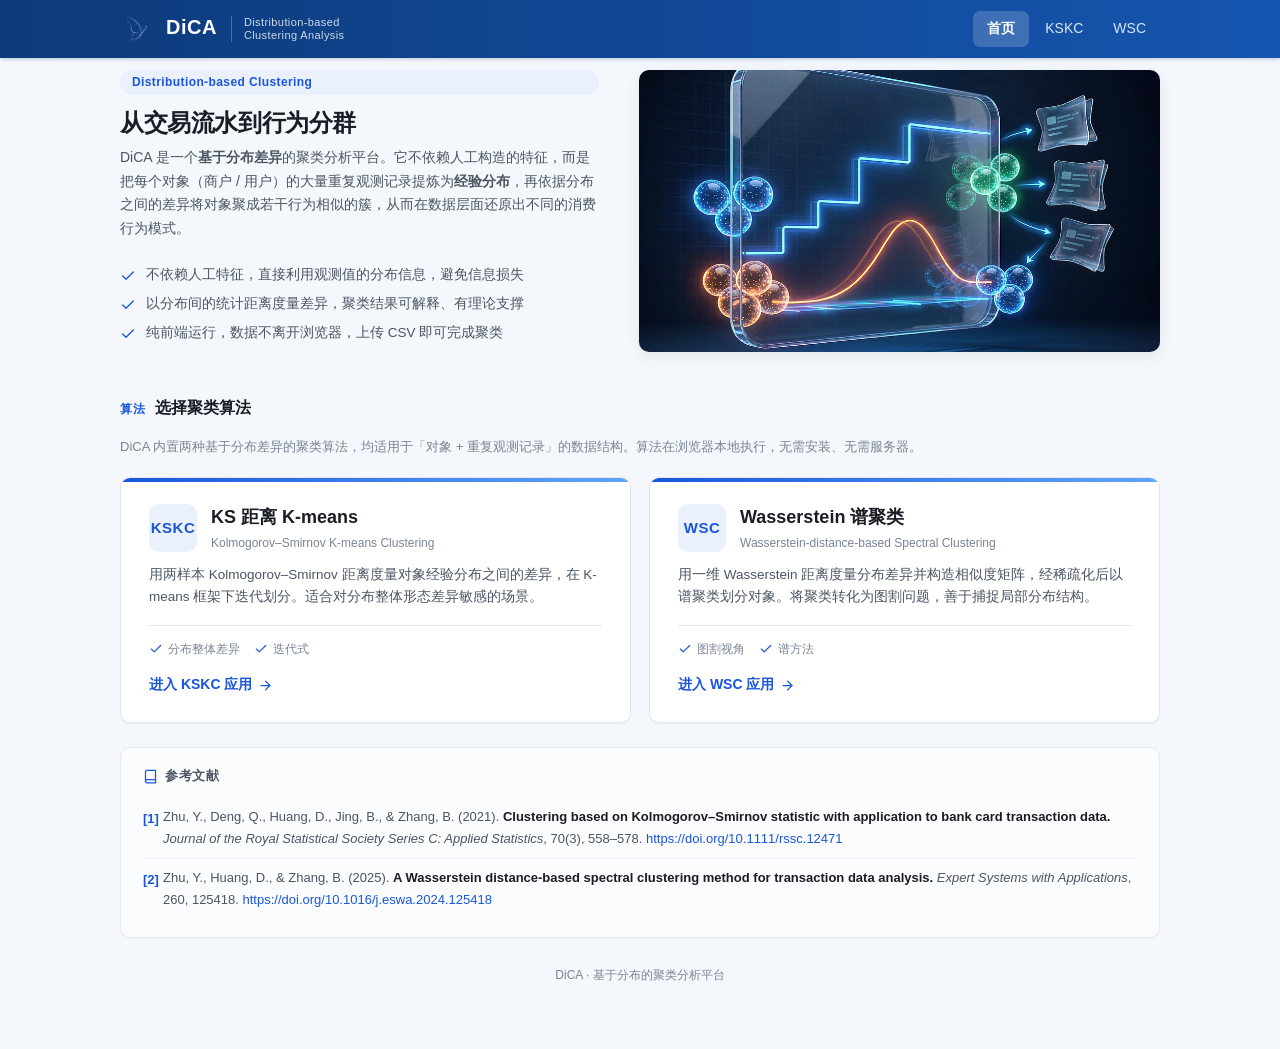
==== frontend/index.html @ c1b098ee "Add pure frontend version (runs entirely in browser) - KSKC & WSC rewritten in zero-dependency JavaS" ====
<!DOCTYPE html>
<html lang="zh-CN">
<head>
  <meta charset="UTF-8" />
  <meta name="viewport" content="width=device-width, initial-scale=1.0" />
  <title>DiCA · 基于分布的聚类分析平台</title>
  <link rel="stylesheet" href="css/style.css" />
</head>
<body>
  <nav class="topbar">
    <div class="topbar-inner">
      <a class="brand" href="index.html">
        <span class="brand-logo">
          <img src="img/logo-butterfly.png" alt="DiCA" />
        </span>
        <span><span class="brand-name">DiCA</span></span>
        <span class="brand-sub">Distribution-based<br>Clustering Analysis</span>
      </a>
      <div class="nav-links">
        <a href="index.html" class="active">首页</a>
        <a href="kskc.html">KSKC</a>
        <a href="wsc.html">WSC</a>
      </div>
    </div>
  </nav>

  <div class="hero">
    <div class="hero-copy">
      <span class="tag">Distribution-based Clustering</span>
      <h1>从交易流水到行为分群</h1>
      <p>DiCA 是一个<b>基于分布差异</b>的聚类分析平台。它不依赖人工构造的特征，而是把每个对象（商户 / 用户）的大量重复观测记录提炼为<b>经验分布</b>，再依据分布之间的差异将对象聚成若干行为相似的簇，从而在数据层面还原出不同的消费行为模式。</p>
      <ul class="hero-points">
        <li>
          <svg width="16" height="16" viewBox="0 0 24 24" fill="none" stroke="currentColor" stroke-width="2" stroke-linecap="round" stroke-linejoin="round"><path d="M20 6L9 17l-5-5"/></svg>
          <span>不依赖人工特征，直接利用观测值的分布信息，避免信息损失</span>
        </li>
        <li>
          <svg width="16" height="16" viewBox="0 0 24 24" fill="none" stroke="currentColor" stroke-width="2" stroke-linecap="round" stroke-linejoin="round"><path d="M20 6L9 17l-5-5"/></svg>
          <span>以分布间的统计距离度量差异，聚类结果可解释、有理论支撑</span>
        </li>
        <li>
          <svg width="16" height="16" viewBox="0 0 24 24" fill="none" stroke="currentColor" stroke-width="2" stroke-linecap="round" stroke-linejoin="round"><path d="M20 6L9 17l-5-5"/></svg>
          <span>纯前端运行，数据不离开浏览器，上传 CSV 即可完成聚类</span>
        </li>
      </ul>
    </div>
    <div class="hero-art">
      <img src="img/concept-3d.png" alt="从交易流水到经验分布再到行为分群" />
    </div>
  </div>

  <div class="wrap" style="padding-top:24px;">
    <div class="card-head" style="margin-bottom:16px;">
      <span class="step">算法</span>
      <h2>选择聚类算法</h2>
    </div>
    <p class="hint">DiCA 内置两种基于分布差异的聚类算法，均适用于「对象 + 重复观测记录」的数据结构。算法在浏览器本地执行，无需安装、无需服务器。</p>

    <div class="algo-cards" style="margin:0; padding:0;">
      <a class="algo-card" href="kskc.html">
        <div class="algo-head">
          <div class="algo-badge">KSKC</div>
          <div>
            <h3>KS 距离 K-means</h3>
            <div class="algo-en">Kolmogorov–Smirnov K-means Clustering</div>
          </div>
        </div>
        <p>用两样本 Kolmogorov–Smirnov 距离度量对象经验分布之间的差异，在 K-means 框架下迭代划分。适合对分布整体形态差异敏感的场景。</p>
        <div class="algo-meta">
          <span>
            <svg width="14" height="14" viewBox="0 0 24 24" fill="none" stroke="currentColor" stroke-width="2" stroke-linecap="round" stroke-linejoin="round"><path d="M20 6L9 17l-5-5"/></svg>
            分布整体差异
          </span>
          <span>
            <svg width="14" height="14" viewBox="0 0 24 24" fill="none" stroke="currentColor" stroke-width="2" stroke-linecap="round" stroke-linejoin="round"><path d="M20 6L9 17l-5-5"/></svg>
            迭代式
          </span>
        </div>
        <span class="algo-cta">
          进入 KSKC 应用
          <svg width="15" height="15" viewBox="0 0 24 24" fill="none" stroke="currentColor" stroke-width="2" stroke-linecap="round" stroke-linejoin="round"><path d="M5 12h14"/><path d="M12 5l7 7-7 7"/></svg>
        </span>
      </a>

      <a class="algo-card" href="wsc.html">
        <div class="algo-head">
          <div class="algo-badge">WSC</div>
          <div>
            <h3>Wasserstein 谱聚类</h3>
            <div class="algo-en">Wasserstein-distance-based Spectral Clustering</div>
          </div>
        </div>
        <p>用一维 Wasserstein 距离度量分布差异并构造相似度矩阵，经稀疏化后以谱聚类划分对象。将聚类转化为图割问题，善于捕捉局部分布结构。</p>
        <div class="algo-meta">
          <span>
            <svg width="14" height="14" viewBox="0 0 24 24" fill="none" stroke="currentColor" stroke-width="2" stroke-linecap="round" stroke-linejoin="round"><path d="M20 6L9 17l-5-5"/></svg>
            图割视角
          </span>
          <span>
            <svg width="14" height="14" viewBox="0 0 24 24" fill="none" stroke="currentColor" stroke-width="2" stroke-linecap="round" stroke-linejoin="round"><path d="M20 6L9 17l-5-5"/></svg>
            谱方法
          </span>
        </div>
        <span class="algo-cta">
          进入 WSC 应用
          <svg width="15" height="15" viewBox="0 0 24 24" fill="none" stroke="currentColor" stroke-width="2" stroke-linecap="round" stroke-linejoin="round"><path d="M5 12h14"/><path d="M12 5l7 7-7 7"/></svg>
        </span>
      </a>
    </div>

    <div class="ref-card">
      <h3>
        <svg width="15" height="15" viewBox="0 0 24 24" fill="none" stroke="currentColor" stroke-width="2" stroke-linecap="round" stroke-linejoin="round"><path d="M4 19.5A2.5 2.5 0 0 1 6.5 17H20"/><path d="M6.5 2H20v20H6.5A2.5 2.5 0 0 1 4 19.5v-15A2.5 2.5 0 0 1 6.5 2z"/></svg>
        参考文献
      </h3>
      <div class="ref-item">
        <span class="ref-no">[1]</span>
        <span>Zhu, Y., Deng, Q., Huang, D., Jing, B., &amp; Zhang, B. (2021). <span class="ref-title">Clustering based on Kolmogorov–Smirnov statistic with application to bank card transaction data.</span> <span class="ref-journal">Journal of the Royal Statistical Society Series C: Applied Statistics</span>, 70(3), 558–578. <a href="https://doi.org/10.1111/rssc.12471" target="_blank" rel="noopener">https://doi.org/10.1111/rssc.12471</a></span>
      </div>
      <div class="ref-item">
        <span class="ref-no">[2]</span>
        <span>Zhu, Y., Huang, D., &amp; Zhang, B. (2025). <span class="ref-title">A Wasserstein distance-based spectral clustering method for transaction data analysis.</span> <span class="ref-journal">Expert Systems with Applications</span>, 260, 125418. <a href="https://doi.org/10.1016/j.eswa.2024.125418" target="_blank" rel="noopener">https://doi.org/10.1016/j.eswa.2024.125418</a></span>
      </div>
    </div>

    <footer>DiCA · 基于分布的聚类分析平台</footer>
  </div>
</body>
</html>
---- frontend/css/style.css ----
:root {
  --nav-bg: #0d3a7a;
  --nav-bg-2: #1556b0;
  --bg: #f4f7fb;
  --card: #ffffff;
  --border: #e2e8f0;
  --border-strong: #cbd5e1;
  --text: #1a1d24;
  --text-secondary: #4b5563;
  --muted: #7a8494;
  --primary: #1a56db;
  --primary-dark: #1546b5;
  --primary-soft: #eaf1fc;
  --danger: #c81e1e;
  --danger-soft: #fdf1f1;
  --success: #0e9f6e;
  --radius: 10px;
  --radius-sm: 6px;
  --shadow: 0 1px 2px rgba(16, 24, 40, .05);
  --font: -apple-system, BlinkMacSystemFont, "Segoe UI", "PingFang SC",
    "Microsoft YaHei", "Hiragino Sans GB", sans-serif;
  --mono: ui-monospace, "SF Mono", "JetBrains Mono", Menlo, Consolas, monospace;
}
* { box-sizing: border-box; margin: 0; padding: 0; }
html { -webkit-font-smoothing: antialiased; scroll-behavior: smooth; }
body {
  font-family: var(--font);
  background: var(--bg);
  color: var(--text);
  line-height: 1.55;
  font-size: 14px;
}

/* ===== 顶部导航横条 ===== */
.topbar {
  background: linear-gradient(90deg, var(--nav-bg), var(--nav-bg-2));
  color: #fff; position: sticky; top: 0; z-index: 100;
  box-shadow: 0 1px 4px rgba(13, 58, 122, .25);
}
.topbar-inner {
  max-width: 1080px; margin: 0 auto; padding: 0 20px;
  height: 58px; display: flex; align-items: center; justify-content: space-between;
}
.brand { display: flex; align-items: center; gap: 12px; text-decoration: none; color: #fff; }
.brand-logo {
  width: 34px; height: 34px; border-radius: 8px; flex: none;
  display: flex; align-items: center; justify-content: center;
}
.brand-logo img { width: 22px; height: auto; display: block; }
.brand-name { font-size: 20px; font-weight: 700; letter-spacing: .5px; line-height: 1; }
.brand-sub {
  font-size: 11px; opacity: .8; letter-spacing: .4px;
  margin-left: 2px; padding-left: 12px; border-left: 1px solid rgba(255,255,255,.3);
  line-height: 1.2;
}
.nav-links { display: flex; align-items: center; gap: 2px; }
.nav-links a {
  color: rgba(255,255,255,.85); text-decoration: none; font-size: 14px;
  padding: 7px 14px; border-radius: 7px; transition: all .15s; font-weight: 500;
}
.nav-links a:hover { background: rgba(255,255,255,.12); color: #fff; }
.nav-links a.active { background: rgba(255,255,255,.18); color: #fff; font-weight: 600; }

.wrap { max-width: 1080px; margin: 0 auto; padding: 16px 20px 64px; }

/* ===== Hero 区（门户页） ===== */
.hero {
  max-width: 1080px; margin: 0 auto; padding: 12px 20px 20px;
  display: flex; align-items: stretch; gap: 40px;
}
.hero-copy {
  flex: 1 1 46%; min-width: 300px;
  display: flex; flex-direction: column; justify-content: center;
}
.hero-copy h1 { font-size: 24px; font-weight: 700; letter-spacing: -.4px; line-height: 1.3; }
.hero-copy .tag {
  display: inline-block; font-size: 12px; font-weight: 600; color: var(--primary);
  background: var(--primary-soft); padding: 3px 12px; border-radius: 999px;
  letter-spacing: .4px; margin-bottom: 12px;
}
.hero-copy p { color: var(--text-secondary); font-size: 14px; margin-top: 8px; line-height: 1.7; }
.hero-points { list-style: none; margin-top: 16px; }
.hero-points li { display: flex; align-items: flex-start; gap: 10px; margin: 8px 0; font-size: 13.5px; color: var(--text-secondary); }
.hero-points li svg { flex: none; margin-top: 3px; color: var(--primary); }
.hero-art {
  flex: 1 1 50%; min-width: 320px;
  position: relative; overflow: hidden;
  border-radius: var(--radius); box-shadow: 0 4px 16px rgba(16, 24, 40, .08);
}
.hero-art img {
  position: absolute; inset: 0;
  width: 100%; height: 100%;
  object-fit: cover; object-position: center;
}



/* ===== 算法入口卡片（门户页） ===== */
.algo-cards {
  max-width: 1080px; margin: 8px auto; padding: 0 20px;
  display: grid; grid-template-columns: repeat(auto-fit, minmax(320px, 1fr));
  gap: 18px;
}
.algo-card {
  background: var(--card); border: 1px solid var(--border);
  border-radius: var(--radius); box-shadow: var(--shadow);
  padding: 26px 28px; text-decoration: none; color: var(--text);
  display: flex; flex-direction: column; transition: all .18s; position: relative;
  overflow: hidden;
}
.algo-card:hover { border-color: var(--primary); transform: translateY(-2px); box-shadow: 0 6px 20px rgba(26,86,219,.12); }
.algo-card::before {
  content: ""; position: absolute; top: 0; left: 0; right: 0; height: 4px;
  background: linear-gradient(90deg, var(--primary), #60a5fa);
}
.algo-card .algo-head { display: flex; align-items: center; gap: 14px; margin-bottom: 12px; }
.algo-badge {
  width: 48px; height: 48px; border-radius: 10px; flex: none;
  background: var(--primary-soft); color: var(--primary);
  display: flex; align-items: center; justify-content: center;
  font-weight: 700; font-size: 15px; letter-spacing: .5px;
}
.algo-card h3 { font-size: 18px; font-weight: 700; }
.algo-card .algo-en { font-size: 12px; color: var(--muted); margin-top: 2px; }
.algo-card p { color: var(--text-secondary); font-size: 13.5px; line-height: 1.65; flex: 1; }
.algo-meta { display: flex; gap: 14px; margin-top: 16px; padding-top: 14px; border-top: 1px solid var(--border); }
.algo-meta span { font-size: 12px; color: var(--muted); display: flex; align-items: center; gap: 5px; }
.algo-meta svg { color: var(--primary); }
.algo-cta {
  margin-top: 16px; display: inline-flex; align-items: center; gap: 6px;
  color: var(--primary); font-weight: 600; font-size: 14px;
}

/* ===== 卡片 ===== */
.card {
  background: var(--card); border: 1px solid var(--border);
  border-radius: var(--radius); box-shadow: var(--shadow);
  padding: 24px; margin-bottom: 20px;
}
.card-head { display: flex; align-items: baseline; gap: 10px; margin-bottom: 4px; }
.card-head .step { font-size: 12px; font-weight: 600; color: var(--primary); letter-spacing: .5px; }
.card-head h2 { font-size: 16px; font-weight: 600; }
.hint { color: var(--muted); font-size: 13px; margin-bottom: 20px; }
.hint b { color: var(--text-secondary); font-weight: 600; }

/* ===== 上传区 ===== */
.dropzone {
  border: 1.5px dashed var(--border-strong); border-radius: var(--radius);
  padding: 40px 24px; text-align: center; cursor: pointer;
  transition: all .15s; background: #fafbfd;
}
.dropzone:hover, .dropzone.dragover { border-color: var(--primary); background: var(--primary-soft); }
.dropzone .dz-icon { color: var(--muted); margin-bottom: 8px; }
.dropzone:hover .dz-icon { color: var(--primary); }
.dropzone p { font-weight: 500; font-size: 14px; color: var(--text-secondary); }
.dropzone small { color: var(--muted); }
#fileInput { display: none; }

.file-info {
  display: flex; align-items: center; gap: 10px;
  background: #f5f9f7; border: 1px solid #d7e8df;
  border-radius: var(--radius-sm); padding: 10px 14px;
  margin-top: 14px; font-size: 13px; color: var(--text-secondary);
}
.file-info .ok { color: var(--success); display: flex; flex: none; }

/* ===== 表单 ===== */
.grid { display: grid; grid-template-columns: repeat(auto-fit, minmax(200px, 1fr)); gap: 18px; }
.field label { display: block; font-size: 12px; font-weight: 600; margin-bottom: 6px; color: var(--text-secondary); }
.field select, .field input[type=number], .field input[type=text] {
  width: 100%; padding: 9px 12px; border: 1px solid var(--border-strong);
  border-radius: var(--radius-sm); font-size: 14px; background: #fff; color: var(--text);
  font-family: var(--font); transition: border-color .15s, box-shadow .15s;
}
.field select:focus, .field input:focus {
  outline: none; border-color: var(--primary);
  box-shadow: 0 0 0 3px rgba(26, 86, 219, .12);
}
.field select:disabled { background: #f1f3f6; color: var(--muted); cursor: not-allowed; }
.field .desc { font-size: 11px; color: var(--muted); margin-top: 5px; }
.row { display: flex; gap: 12px; align-items: center; flex-wrap: wrap; }

details.advanced { margin-top: 20px; border-top: 1px solid var(--border); padding-top: 16px; }
details.advanced summary {
  cursor: pointer; font-size: 13px; font-weight: 600; color: var(--text-secondary);
  list-style: none; display: flex; align-items: center; gap: 6px; user-select: none;
}
details.advanced summary::-webkit-details-marker { display: none; }
details.advanced summary::before {
  content: ""; width: 0; height: 0; border-left: 5px solid var(--muted);
  border-top: 4px solid transparent; border-bottom: 4px solid transparent;
  transition: transform .15s; flex: none;
}
details.advanced[open] summary::before { transform: rotate(90deg); }

/* ===== 按钮 ===== */
.btn {
  display: inline-flex; align-items: center; gap: 7px;
  padding: 10px 18px; border-radius: var(--radius-sm); border: none; cursor: pointer;
  font-size: 14px; font-weight: 500; font-family: var(--font);
  transition: all .15s; color: #fff; background: var(--primary);
}
.btn:hover { background: var(--primary-dark); }
.btn:disabled { background: #b9c2cf; cursor: not-allowed; }
.btn svg { flex: none; }
.btn.secondary { background: #fff; color: var(--text-secondary); border: 1px solid var(--border-strong); }
.btn.secondary:hover { background: #f4f5f7; }
.btn.ghost { background: #fff; color: var(--text-secondary); border: 1px solid var(--border-strong); font-size: 13px; padding: 8px 14px; }
.btn.ghost:hover { background: #f4f5f7; color: var(--text); }
.spinner {
  width: 15px; height: 15px; border: 2px solid rgba(255,255,255,.35);
  border-top-color: #fff; border-radius: 50%; animation: spin .7s linear infinite;
}
@keyframes spin { to { transform: rotate(360deg); } }

/* ===== 进度 ===== */
.progress-status {
  display: none; padding: 16px; margin-top: 18px;
  background: #fbfcfd; border: 1px solid var(--border); border-radius: var(--radius);
}
.progress-status .head { display: flex; align-items: center; gap: 12px; }
.progress-status .head span { font-size: 13px; color: var(--text-secondary); }
.spin-big {
  width: 20px; height: 20px; border: 2.5px solid var(--border-strong);
  border-top-color: var(--primary); border-radius: 50%;
  animation: spin .8s linear infinite; flex: none;
}
.log-console {
  margin-top: 12px; background: #151922; color: #9aa3b2;
  border-radius: var(--radius-sm); padding: 12px 14px;
  font-family: var(--mono); font-size: 12px; line-height: 1.6;
  max-height: 220px; overflow-y: auto;
  white-space: pre-wrap; word-break: break-all; display: none;
}
.error-box {
  display: none; background: var(--danger-soft); border: 1px solid #f0caca; color: var(--danger);
  border-radius: var(--radius-sm); padding: 12px 14px; margin-top: 14px; font-size: 13px;
  white-space: pre-wrap; word-break: break-all; max-height: 240px; overflow: auto;
  font-family: var(--mono); font-size: 12px;
}

/* ===== 结果区 ===== */
#resultSection { display: none; }
.result-top { display: flex; align-items: center; justify-content: space-between; flex-wrap: wrap; gap: 12px; margin-bottom: 4px; }
.result-top .card-head { margin-bottom: 0; }
.result-summary { color: var(--muted); font-size: 13px; margin: 8px 0 20px; }

.stat-cards { display: grid; grid-template-columns: repeat(auto-fit, minmax(160px, 1fr)); gap: 12px; margin-bottom: 24px; }
.stat-card { border: 1px solid var(--border); border-radius: var(--radius); padding: 14px 16px; background: #fff; }
.stat-head { display: flex; align-items: center; gap: 7px; font-size: 12px; color: var(--text-secondary); font-weight: 500; }
.stat-head .dot { width: 8px; height: 8px; border-radius: 2px; flex: none; }
.stat-num { font-size: 26px; font-weight: 600; margin-top: 8px; font-variant-numeric: tabular-nums; letter-spacing: -.5px; }
.stat-lbl { font-size: 12px; color: var(--muted); margin-top: 1px; }
.stat-meta { font-size: 12px; color: var(--text-secondary); margin-top: 8px; padding-top: 8px; border-top: 1px solid var(--border); font-variant-numeric: tabular-nums; }
#ecdfChart { width: 100%; height: 440px; }

.section-tabs { display: flex; gap: 4px; margin-bottom: 16px; border-bottom: 1px solid var(--border); }
.tab {
  padding: 8px 4px; margin-right: 20px; cursor: pointer;
  font-size: 14px; font-weight: 500; color: var(--muted);
  border-bottom: 2px solid transparent; margin-bottom: -1px;
  transition: color .15s, border-color .15s;
}
.tab:hover { color: var(--text-secondary); }
.tab.active { color: var(--primary); border-bottom-color: var(--primary); font-weight: 600; }
.panel { display: none; }
.panel.active { display: block; }

.chart-type-switch { display: inline-flex; gap: 2px; margin-bottom: 12px; background: #eef2f8; border-radius: var(--radius-sm); padding: 3px; }
.ct-btn {
  padding: 5px 14px; border-radius: 5px; cursor: pointer;
  font-size: 13px; font-weight: 500; color: var(--text-secondary);
  transition: all .15s; white-space: nowrap;
}
.ct-btn:hover { color: var(--text); }
.ct-btn.active { background: #fff; color: var(--text); font-weight: 600; box-shadow: 0 1px 2px rgba(16,24,40,.08); }

.table-wrap { max-height: 360px; overflow: auto; border: 1px solid var(--border); border-radius: var(--radius-sm); }
table { width: 100%; border-collapse: collapse; font-size: 13px; }
thead th {
  position: sticky; top: 0; background: #f7f8fa; text-align: left;
  padding: 10px 16px; font-weight: 600; color: var(--text-secondary);
  border-bottom: 1px solid var(--border); font-size: 12px;
}
tbody td { padding: 8px 16px; border-bottom: 1px solid #f0f1f4; font-variant-numeric: tabular-nums; }
tbody tr:hover { background: #fafbfc; }
.cluster-tag { display: inline-flex; align-items: center; gap: 7px; font-size: 13px; }
.cluster-tag .dot { width: 8px; height: 8px; border-radius: 2px; flex: none; }

footer { text-align: center; color: var(--muted); font-size: 12px; margin-top: 28px; }
footer .sep { margin: 0 8px; color: var(--border-strong); }

/* ===== 参考文献 ===== */
.ref-card {
  background: #fbfcfe; border: 1px solid var(--border);
  border-radius: var(--radius); padding: 18px 22px; margin-top: 24px;
}
.ref-card h3 {
  font-size: 13px; font-weight: 700; color: var(--text-secondary);
  letter-spacing: .5px; margin-bottom: 12px;
  display: flex; align-items: center; gap: 7px;
}
.ref-card h3 svg { color: var(--primary); }
.ref-item {
  font-size: 13px; color: var(--text-secondary); line-height: 1.7;
  padding: 8px 0 8px 20px; position: relative;
}
.ref-item:not(:last-child) { border-bottom: 1px solid #eef1f5; }
.ref-item .ref-no {
  position: absolute; left: 0; top: 10px;
  font-weight: 600; color: var(--primary); font-variant-numeric: tabular-nums;
}
.ref-item .ref-title { font-weight: 600; color: var(--text); }
.ref-item a { color: var(--primary); text-decoration: none; }
.ref-item a:hover { text-decoration: underline; }
.ref-item .ref-journal { font-style: italic; }
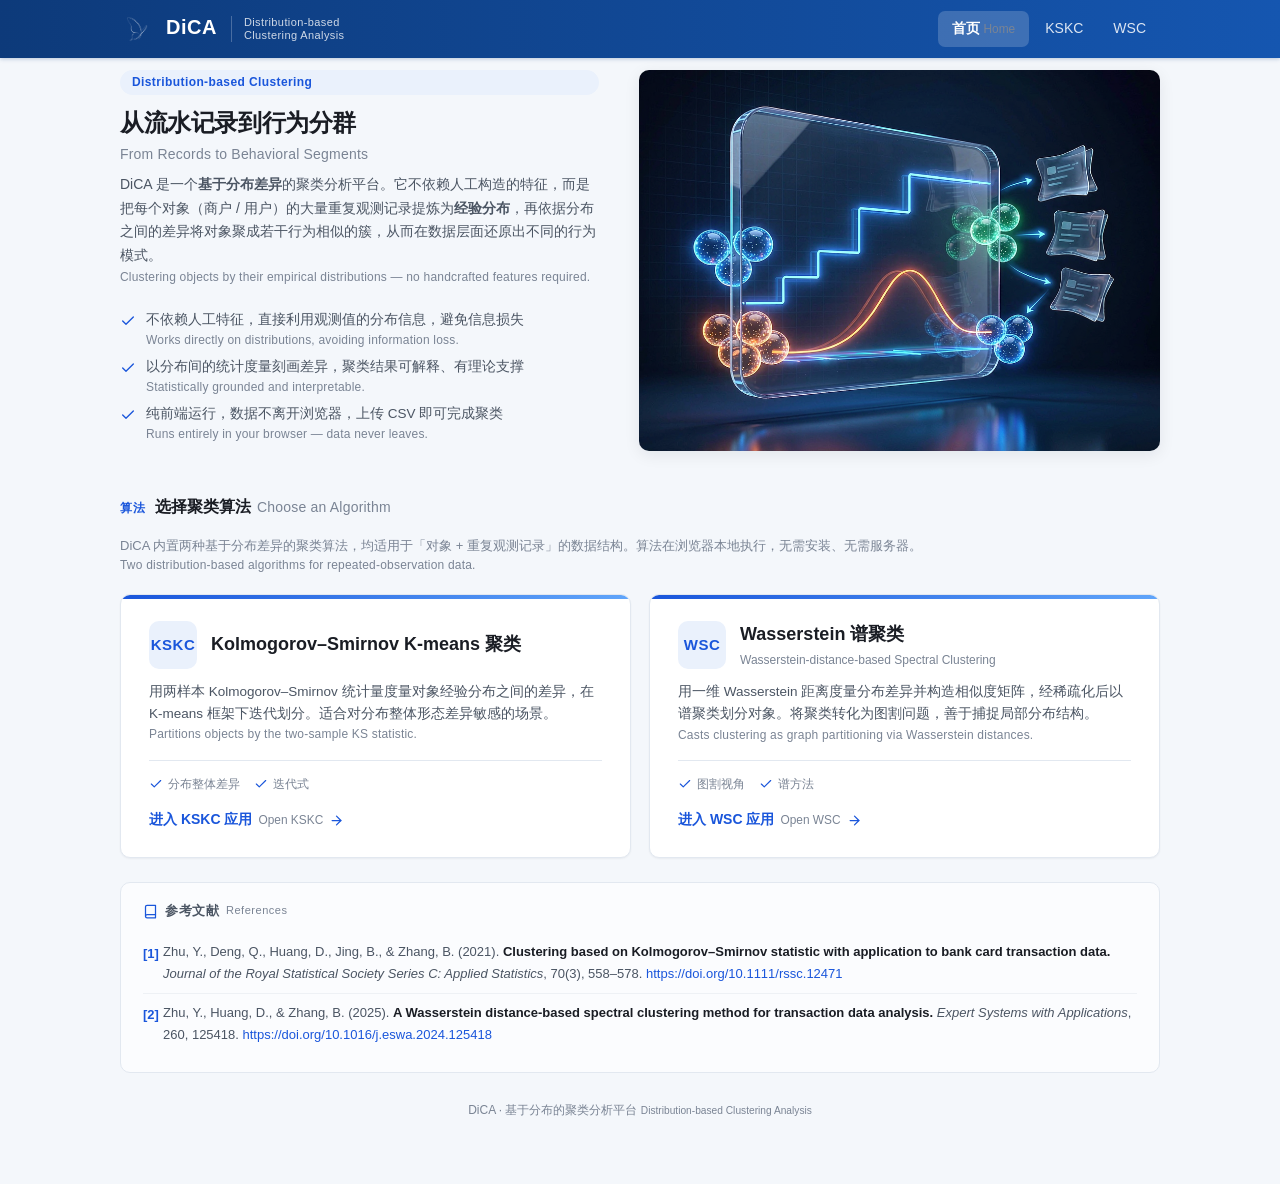
==== commit d2c50c98: "Fix KS statistic terminology and add bilingual UI - 'KS distance' -> 'Kolmogorov-Smirnov statistic' " ====
--- a/frontend/index.html
+++ b/frontend/index.html
@@ -3,7 +3,7 @@
 <head>
   <meta charset="UTF-8" />
   <meta name="viewport" content="width=device-width, initial-scale=1.0" />
-  <title>DiCA · 基于分布的聚类分析平台</title>
+  <title>DiCA · 基于分布的聚类分析平台 | Distribution-based Clustering Analysis</title>
   <link rel="stylesheet" href="css/style.css" />
 </head>
 <body>
@@ -17,7 +17,7 @@
         <span class="brand-sub">Distribution-based<br>Clustering Analysis</span>
       </a>
       <div class="nav-links">
-        <a href="index.html" class="active">首页</a>
+        <a href="index.html" class="active">首页 <span class="en-inline">Home</span></a>
         <a href="kskc.html">KSKC</a>
         <a href="wsc.html">WSC</a>
       </div>
@@ -27,45 +27,44 @@
   <div class="hero">
     <div class="hero-copy">
       <span class="tag">Distribution-based Clustering</span>
-      <h1>从交易流水到行为分群</h1>
-      <p>DiCA 是一个<b>基于分布差异</b>的聚类分析平台。它不依赖人工构造的特征，而是把每个对象（商户 / 用户）的大量重复观测记录提炼为<b>经验分布</b>，再依据分布之间的差异将对象聚成若干行为相似的簇，从而在数据层面还原出不同的消费行为模式。</p>
+      <h1>从流水记录到行为分群<span class="en">From Records to Behavioral Segments</span></h1>
+      <p>DiCA 是一个<b>基于分布差异</b>的聚类分析平台。它不依赖人工构造的特征，而是把每个对象（商户 / 用户）的大量重复观测记录提炼为<b>经验分布</b>，再依据分布之间的差异将对象聚成若干行为相似的簇，从而在数据层面还原出不同的行为模式。<span class="en">Clustering objects by their empirical distributions — no handcrafted features required.</span></p>
       <ul class="hero-points">
         <li>
           <svg width="16" height="16" viewBox="0 0 24 24" fill="none" stroke="currentColor" stroke-width="2" stroke-linecap="round" stroke-linejoin="round"><path d="M20 6L9 17l-5-5"/></svg>
-          <span>不依赖人工特征，直接利用观测值的分布信息，避免信息损失</span>
+          <span>不依赖人工特征，直接利用观测值的分布信息，避免信息损失<span class="en">Works directly on distributions, avoiding information loss.</span></span>
         </li>
         <li>
           <svg width="16" height="16" viewBox="0 0 24 24" fill="none" stroke="currentColor" stroke-width="2" stroke-linecap="round" stroke-linejoin="round"><path d="M20 6L9 17l-5-5"/></svg>
-          <span>以分布间的统计距离度量差异，聚类结果可解释、有理论支撑</span>
+          <span>以分布间的统计度量刻画差异，聚类结果可解释、有理论支撑<span class="en">Statistically grounded and interpretable.</span></span>
         </li>
         <li>
           <svg width="16" height="16" viewBox="0 0 24 24" fill="none" stroke="currentColor" stroke-width="2" stroke-linecap="round" stroke-linejoin="round"><path d="M20 6L9 17l-5-5"/></svg>
-          <span>纯前端运行，数据不离开浏览器，上传 CSV 即可完成聚类</span>
+          <span>纯前端运行，数据不离开浏览器，上传 CSV 即可完成聚类<span class="en">Runs entirely in your browser — data never leaves.</span></span>
         </li>
       </ul>
     </div>
     <div class="hero-art">
-      <img src="img/concept-3d.png" alt="从交易流水到经验分布再到行为分群" />
+      <img src="img/concept-3d.png" alt="从流水记录到经验分布再到行为分群" />
     </div>
   </div>
 
   <div class="wrap" style="padding-top:24px;">
     <div class="card-head" style="margin-bottom:16px;">
       <span class="step">算法</span>
-      <h2>选择聚类算法</h2>
+      <h2>选择聚类算法<span class="en">Choose an Algorithm</span></h2>
     </div>
-    <p class="hint">DiCA 内置两种基于分布差异的聚类算法，均适用于「对象 + 重复观测记录」的数据结构。算法在浏览器本地执行，无需安装、无需服务器。</p>
+    <p class="hint">DiCA 内置两种基于分布差异的聚类算法，均适用于「对象 + 重复观测记录」的数据结构。算法在浏览器本地执行，无需安装、无需服务器。<span class="en">Two distribution-based algorithms for repeated-observation data.</span></p>
 
     <div class="algo-cards" style="margin:0; padding:0;">
       <a class="algo-card" href="kskc.html">
         <div class="algo-head">
           <div class="algo-badge">KSKC</div>
           <div>
-            <h3>KS 距离 K-means</h3>
-            <div class="algo-en">Kolmogorov–Smirnov K-means Clustering</div>
+            <h3>Kolmogorov–Smirnov K-means 聚类</h3>
           </div>
         </div>
-        <p>用两样本 Kolmogorov–Smirnov 距离度量对象经验分布之间的差异，在 K-means 框架下迭代划分。适合对分布整体形态差异敏感的场景。</p>
+        <p>用两样本 Kolmogorov–Smirnov 统计量度量对象经验分布之间的差异，在 K-means 框架下迭代划分。适合对分布整体形态差异敏感的场景。<span class="en">Partitions objects by the two-sample KS statistic.</span></p>
         <div class="algo-meta">
           <span>
             <svg width="14" height="14" viewBox="0 0 24 24" fill="none" stroke="currentColor" stroke-width="2" stroke-linecap="round" stroke-linejoin="round"><path d="M20 6L9 17l-5-5"/></svg>
@@ -77,7 +76,7 @@
           </span>
         </div>
         <span class="algo-cta">
-          进入 KSKC 应用
+          进入 KSKC 应用 <span class="en-inline">Open KSKC</span>
           <svg width="15" height="15" viewBox="0 0 24 24" fill="none" stroke="currentColor" stroke-width="2" stroke-linecap="round" stroke-linejoin="round"><path d="M5 12h14"/><path d="M12 5l7 7-7 7"/></svg>
         </span>
       </a>
@@ -90,7 +89,7 @@
             <div class="algo-en">Wasserstein-distance-based Spectral Clustering</div>
           </div>
         </div>
-        <p>用一维 Wasserstein 距离度量分布差异并构造相似度矩阵，经稀疏化后以谱聚类划分对象。将聚类转化为图割问题，善于捕捉局部分布结构。</p>
+        <p>用一维 Wasserstein 距离度量分布差异并构造相似度矩阵，经稀疏化后以谱聚类划分对象。将聚类转化为图割问题，善于捕捉局部分布结构。<span class="en">Casts clustering as graph partitioning via Wasserstein distances.</span></p>
         <div class="algo-meta">
           <span>
             <svg width="14" height="14" viewBox="0 0 24 24" fill="none" stroke="currentColor" stroke-width="2" stroke-linecap="round" stroke-linejoin="round"><path d="M20 6L9 17l-5-5"/></svg>
@@ -102,7 +101,7 @@
           </span>
         </div>
         <span class="algo-cta">
-          进入 WSC 应用
+          进入 WSC 应用 <span class="en-inline">Open WSC</span>
           <svg width="15" height="15" viewBox="0 0 24 24" fill="none" stroke="currentColor" stroke-width="2" stroke-linecap="round" stroke-linejoin="round"><path d="M5 12h14"/><path d="M12 5l7 7-7 7"/></svg>
         </span>
       </a>
@@ -111,7 +110,7 @@
     <div class="ref-card">
       <h3>
         <svg width="15" height="15" viewBox="0 0 24 24" fill="none" stroke="currentColor" stroke-width="2" stroke-linecap="round" stroke-linejoin="round"><path d="M4 19.5A2.5 2.5 0 0 1 6.5 17H20"/><path d="M6.5 2H20v20H6.5A2.5 2.5 0 0 1 4 19.5v-15A2.5 2.5 0 0 1 6.5 2z"/></svg>
-        参考文献
+        参考文献 <span class="en-inline">References</span>
       </h3>
       <div class="ref-item">
         <span class="ref-no">[1]</span>
@@ -123,7 +122,7 @@
       </div>
     </div>
 
-    <footer>DiCA · 基于分布的聚类分析平台</footer>
+    <footer>DiCA · 基于分布的聚类分析平台 <span class="en-inline">Distribution-based Clustering Analysis</span></footer>
   </div>
 </body>
 </html>
--- a/frontend/css/style.css
+++ b/frontend/css/style.css
@@ -314,3 +314,14 @@
 .ref-item a { color: var(--primary); text-decoration: none; }
 .ref-item a:hover { text-decoration: underline; }
 .ref-item .ref-journal { font-style: italic; }
+
+/* ===== 中英双语副标签 ===== */
+.en {
+  display: block; color: var(--muted); font-size: 12px; font-weight: 400;
+  letter-spacing: .2px; line-height: 1.5;
+}
+.en-inline { color: var(--muted); font-size: 0.85em; font-weight: 400; }
+label .en, .card-head .en { display: inline; margin-left: 6px; }
+.btn .en-inline { color: rgba(255,255,255,.75); }
+h1 .en, h2 .en { display: block; margin-top: 6px; font-size: 14px; }
+.stat-lbl .en, .desc .en { display: inline; }
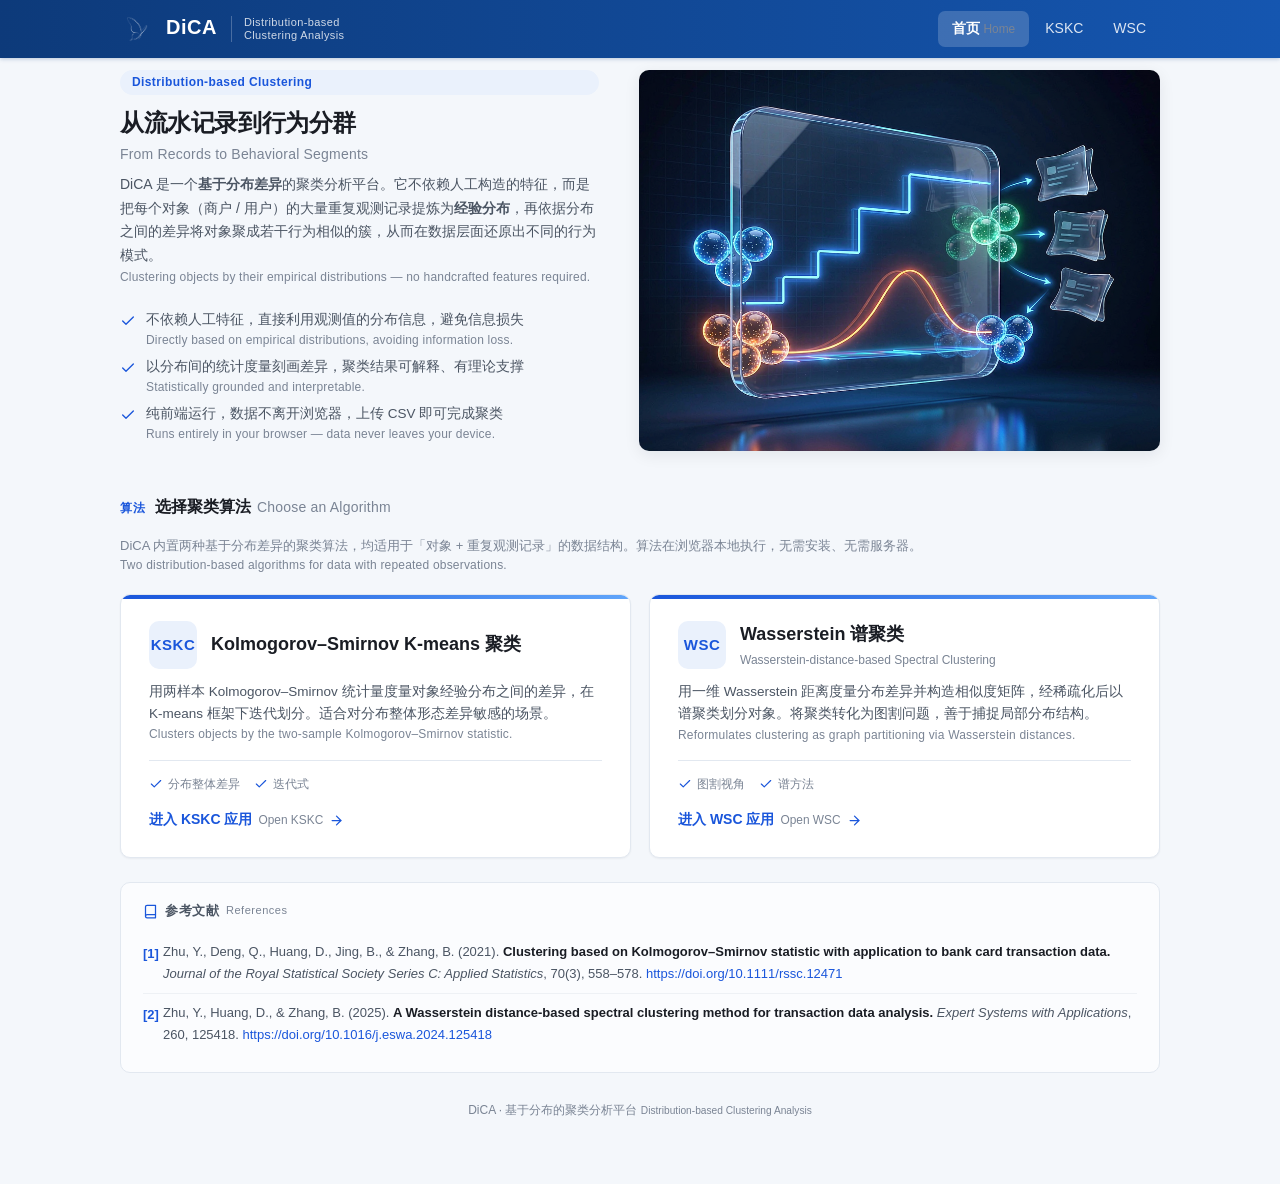
==== commit 04256bff: "Refine English copy for accuracy and formality - 'Works directly on distributions' -> 'Directly base" ====
--- a/frontend/index.html
+++ b/frontend/index.html
@@ -32,7 +32,7 @@
       <ul class="hero-points">
         <li>
           <svg width="16" height="16" viewBox="0 0 24 24" fill="none" stroke="currentColor" stroke-width="2" stroke-linecap="round" stroke-linejoin="round"><path d="M20 6L9 17l-5-5"/></svg>
-          <span>不依赖人工特征，直接利用观测值的分布信息，避免信息损失<span class="en">Works directly on distributions, avoiding information loss.</span></span>
+          <span>不依赖人工特征，直接利用观测值的分布信息，避免信息损失<span class="en">Directly based on empirical distributions, avoiding information loss.</span></span>
         </li>
         <li>
           <svg width="16" height="16" viewBox="0 0 24 24" fill="none" stroke="currentColor" stroke-width="2" stroke-linecap="round" stroke-linejoin="round"><path d="M20 6L9 17l-5-5"/></svg>
@@ -40,7 +40,7 @@
         </li>
         <li>
           <svg width="16" height="16" viewBox="0 0 24 24" fill="none" stroke="currentColor" stroke-width="2" stroke-linecap="round" stroke-linejoin="round"><path d="M20 6L9 17l-5-5"/></svg>
-          <span>纯前端运行，数据不离开浏览器，上传 CSV 即可完成聚类<span class="en">Runs entirely in your browser — data never leaves.</span></span>
+          <span>纯前端运行，数据不离开浏览器，上传 CSV 即可完成聚类<span class="en">Runs entirely in your browser — data never leaves your device.</span></span>
         </li>
       </ul>
     </div>
@@ -54,7 +54,7 @@
       <span class="step">算法</span>
       <h2>选择聚类算法<span class="en">Choose an Algorithm</span></h2>
     </div>
-    <p class="hint">DiCA 内置两种基于分布差异的聚类算法，均适用于「对象 + 重复观测记录」的数据结构。算法在浏览器本地执行，无需安装、无需服务器。<span class="en">Two distribution-based algorithms for repeated-observation data.</span></p>
+    <p class="hint">DiCA 内置两种基于分布差异的聚类算法，均适用于「对象 + 重复观测记录」的数据结构。算法在浏览器本地执行，无需安装、无需服务器。<span class="en">Two distribution-based algorithms for data with repeated observations.</span></p>
 
     <div class="algo-cards" style="margin:0; padding:0;">
       <a class="algo-card" href="kskc.html">
@@ -64,7 +64,7 @@
             <h3>Kolmogorov–Smirnov K-means 聚类</h3>
           </div>
         </div>
-        <p>用两样本 Kolmogorov–Smirnov 统计量度量对象经验分布之间的差异，在 K-means 框架下迭代划分。适合对分布整体形态差异敏感的场景。<span class="en">Partitions objects by the two-sample KS statistic.</span></p>
+        <p>用两样本 Kolmogorov–Smirnov 统计量度量对象经验分布之间的差异，在 K-means 框架下迭代划分。适合对分布整体形态差异敏感的场景。<span class="en">Clusters objects by the two-sample Kolmogorov–Smirnov statistic.</span></p>
         <div class="algo-meta">
           <span>
             <svg width="14" height="14" viewBox="0 0 24 24" fill="none" stroke="currentColor" stroke-width="2" stroke-linecap="round" stroke-linejoin="round"><path d="M20 6L9 17l-5-5"/></svg>
@@ -89,7 +89,7 @@
             <div class="algo-en">Wasserstein-distance-based Spectral Clustering</div>
           </div>
         </div>
-        <p>用一维 Wasserstein 距离度量分布差异并构造相似度矩阵，经稀疏化后以谱聚类划分对象。将聚类转化为图割问题，善于捕捉局部分布结构。<span class="en">Casts clustering as graph partitioning via Wasserstein distances.</span></p>
+        <p>用一维 Wasserstein 距离度量分布差异并构造相似度矩阵，经稀疏化后以谱聚类划分对象。将聚类转化为图割问题，善于捕捉局部分布结构。<span class="en">Reformulates clustering as graph partitioning via Wasserstein distances.</span></p>
         <div class="algo-meta">
           <span>
             <svg width="14" height="14" viewBox="0 0 24 24" fill="none" stroke="currentColor" stroke-width="2" stroke-linecap="round" stroke-linejoin="round"><path d="M20 6L9 17l-5-5"/></svg>
